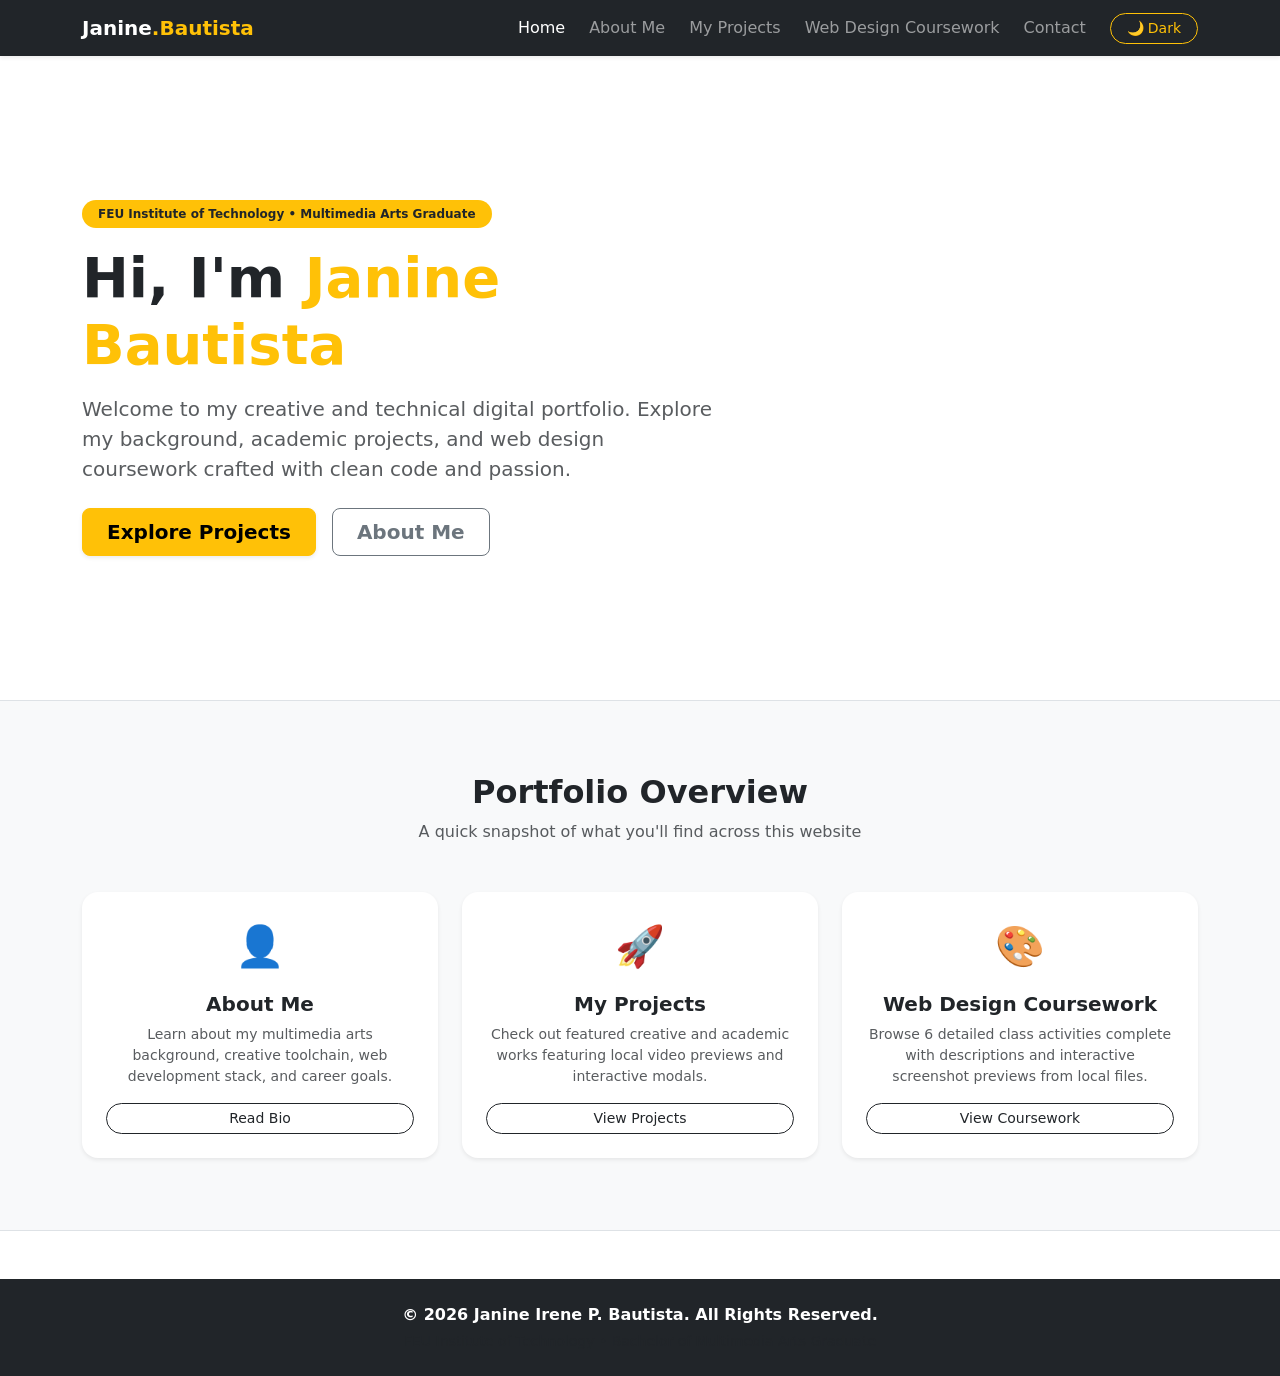
==== index.html @ 7488830a "Upload Files V1" ====
<!DOCTYPE html>
<html lang="en">
<head>
    <meta charset="UTF-8">
    <meta name="viewport" content="width=device-width, initial-scale=1.0">
    <title>Janine Bautista | Portfolio - Home</title>
    <!-- Bootstrap CSS CDN -->
    <link href="https://cdn.jsdelivr.net/npm/bootstrap@5.3.3/dist/css/bootstrap.min.css" rel="stylesheet">
    <!-- Google Fonts -->
    <link rel="preconnect" href="https://fonts.googleapis.com">
    <link rel="preconnect" href="https://fonts.gstatic.com" crossorigin>
    <link href="https://fonts.googleapis.com/css2?family=Plus+Jakarta+Sans:wght@300;400;500;600;700&family=Space+Grotesk:wght@500;700&display=swap" rel="stylesheet">
    <!-- Custom CSS -->
    <link rel="stylesheet" href="assets/css/style.css">
</head>
<body>

    <!-- Navigation Bar -->
    <nav class="navbar navbar-expand-lg navbar-dark bg-dark sticky-top shadow-sm">
        <div class="container">
            <a class="navbar-brand fw-bold font-heading text-warning" href="index.html">
                <span class="text-white">Janine</span>.Bautista
            </a>
            <button class="navbar-toggler border-0" type="button" data-bs-toggle="collapse" data-bs-target="#navbarNav" aria-controls="navbarNav" aria-expanded="false" aria-label="Toggle navigation">
                <span class="navbar-toggler-icon"></span>
            </button>
            <div class="collapse navbar-collapse justify-content-end" id="navbarNav">
                <ul class="navbar-nav align-items-lg-center gap-lg-2">
                    <li class="nav-item">
                        <a class="nav-link active" href="index.html">Home</a>
                    </li>
                    <li class="nav-item">
                        <a class="nav-link" href="about.html">About Me</a>
                    </li>
                    <li class="nav-item">
                        <a class="nav-link" href="projects.html">My Projects</a>
                    </li>
                    <li class="nav-item">
                        <a class="nav-link" href="coursework.html">Web Design Coursework</a>
                    </li>
                    <li class="nav-item">
                        <a class="nav-link" href="contact.html">Contact</a>
                    </li>
                    <li class="nav-item ms-lg-2 mt-2 mt-lg-0">
                        <button id="darkModeToggle" class="btn btn-sm btn-outline-warning rounded-pill px-3 py-1 d-flex align-items-center gap-1">
                            <span class="icon">🌙</span> <span class="toggle-text">Dark</span>
                        </button>
                    </li>
                </ul>
            </div>
        </div>
    </nav>

    <!-- Hero Section -->
    <header class="hero-section py-5 my-5">
        <div class="container py-md-5">
            <div class="row align-items-center g-5">
                <div class="col-lg-7 text-center text-lg-start">
                    <span class="badge bg-warning text-dark px-3 py-2 rounded-pill fw-semibold mb-3">FEU Institute of Technology • Multimedia Arts Graduate</span>
                    <h1 class="display-4 fw-bold font-heading mb-3">Hi, I'm <span class="text-warning">Janine Bautista</span></h1>
                    <p class="lead text-muted mb-4">Welcome to my creative and technical digital portfolio. Explore my background, academic projects, and web design coursework crafted with clean code and passion.</p>
                    <div class="d-flex flex-wrap gap-3 justify-content-center justify-content-lg-start">
                        <a href="projects.html" class="btn btn-warning btn-lg px-4 fw-semibold shadow-sm">Explore Projects</a>
                        <a href="about.html" class="btn btn-outline-secondary btn-lg px-4 fw-semibold">About Me</a>
                    </div>
                </div>
                <!-- <div class="col-lg-5 text-center">
                    <div class="hero-card-custom p-4 bg-white rounded-4 shadow-lg border position-relative overflow-hidden">
                        <div class="position-absolute top-0 start-0 w-100 bg-warning py-2 text-dark font-heading fw-bold small">FEU TECH PORTFOLIO</div>
                        <div class="mt-4 pt-3">
                            <div class="ratio ratio-1x1 rounded-3 bg-light d-flex align-items-center justify-content-center border border-2 border-dashed">
                                <div class="text-center p-3">
                                    <div class="display-5 mb-2">💻✨</div>
                                    <h5 class="fw-bold text-dark font-heading mb-1">Web Design Portfolio</h5>
                                    <p class="text-muted small mb-0">HTML5 • CSS3 • JavaScript • Bootstrap</p>
                                </div>
                            </div>
                        </div>
                    </div>
                </div> -->
            </div>
        </div>
    </header>

    <!-- Overview Highlights Section -->
    <section class="py-5 bg-light border-top border-bottom">
        <div class="container py-4">
            <div class="text-center mb-5">
                <h2 class="fw-bold font-heading">Portfolio Overview</h2>
                <p class="text-muted">A quick snapshot of what you'll find across this website</p>
            </div>
            <div class="row g-4">
                <div class="col-md-4">
                    <div class="card h-100 border-0 shadow-sm rounded-4 p-4 text-center hover-card">
                        <div class="fs-1 mb-3">👤</div>
                        <h4 class="font-heading fw-bold h5">About Me</h4>
                        <p class="text-muted small mb-3">Learn about my multimedia arts background, creative toolchain, web development stack, and career goals.</p>
                        <a href="about.html" class="btn btn-sm btn-outline-dark mt-auto rounded-pill px-3">Read Bio</a>
                    </div>
                </div>
                <div class="col-md-4">
                    <div class="card h-100 border-0 shadow-sm rounded-4 p-4 text-center hover-card">
                        <div class="fs-1 mb-3">🚀</div>
                        <h4 class="font-heading fw-bold h5">My Projects</h4>
                        <p class="text-muted small mb-3">Check out featured creative and academic works featuring local video previews and interactive modals.</p>
                        <a href="projects.html" class="btn btn-sm btn-outline-dark mt-auto rounded-pill px-3">View Projects</a>
                    </div>
                </div>
                <div class="col-md-4">
                    <div class="card h-100 border-0 shadow-sm rounded-4 p-4 text-center hover-card">
                        <div class="fs-1 mb-3">🎨</div>
                        <h4 class="font-heading fw-bold h5">Web Design Coursework</h4>
                        <p class="text-muted small mb-3">Browse 6 detailed class activities complete with descriptions and interactive screenshot previews from local files.</p>
                        <a href="coursework.html" class="btn btn-sm btn-outline-dark mt-auto rounded-pill px-3">View Coursework</a>
                    </div>
                </div>
            </div>
        </div>
    </section>

    <!-- Footer -->
    <footer class="bg-dark text-white py-4 mt-5">
        <div class="container text-center">
            <p class="mb-1 fw-semibold">&copy; 2026 Janine Irene P. Bautista. All Rights Reserved.</p>
            <p class="text-muted small mb-0">FEU Institute of Technology • Bachelor of Multimedia Arts Graduate</p>
        </div>
    </footer>

    <!-- Bootstrap JS Bundle -->
    <script src="https://cdn.jsdelivr.net/npm/bootstrap@5.3.3/dist/js/bootstrap.bundle.min.js"></script>
    <!-- Custom JS -->
    <script src="assets/js/main.js"></script>
</body>
</html>
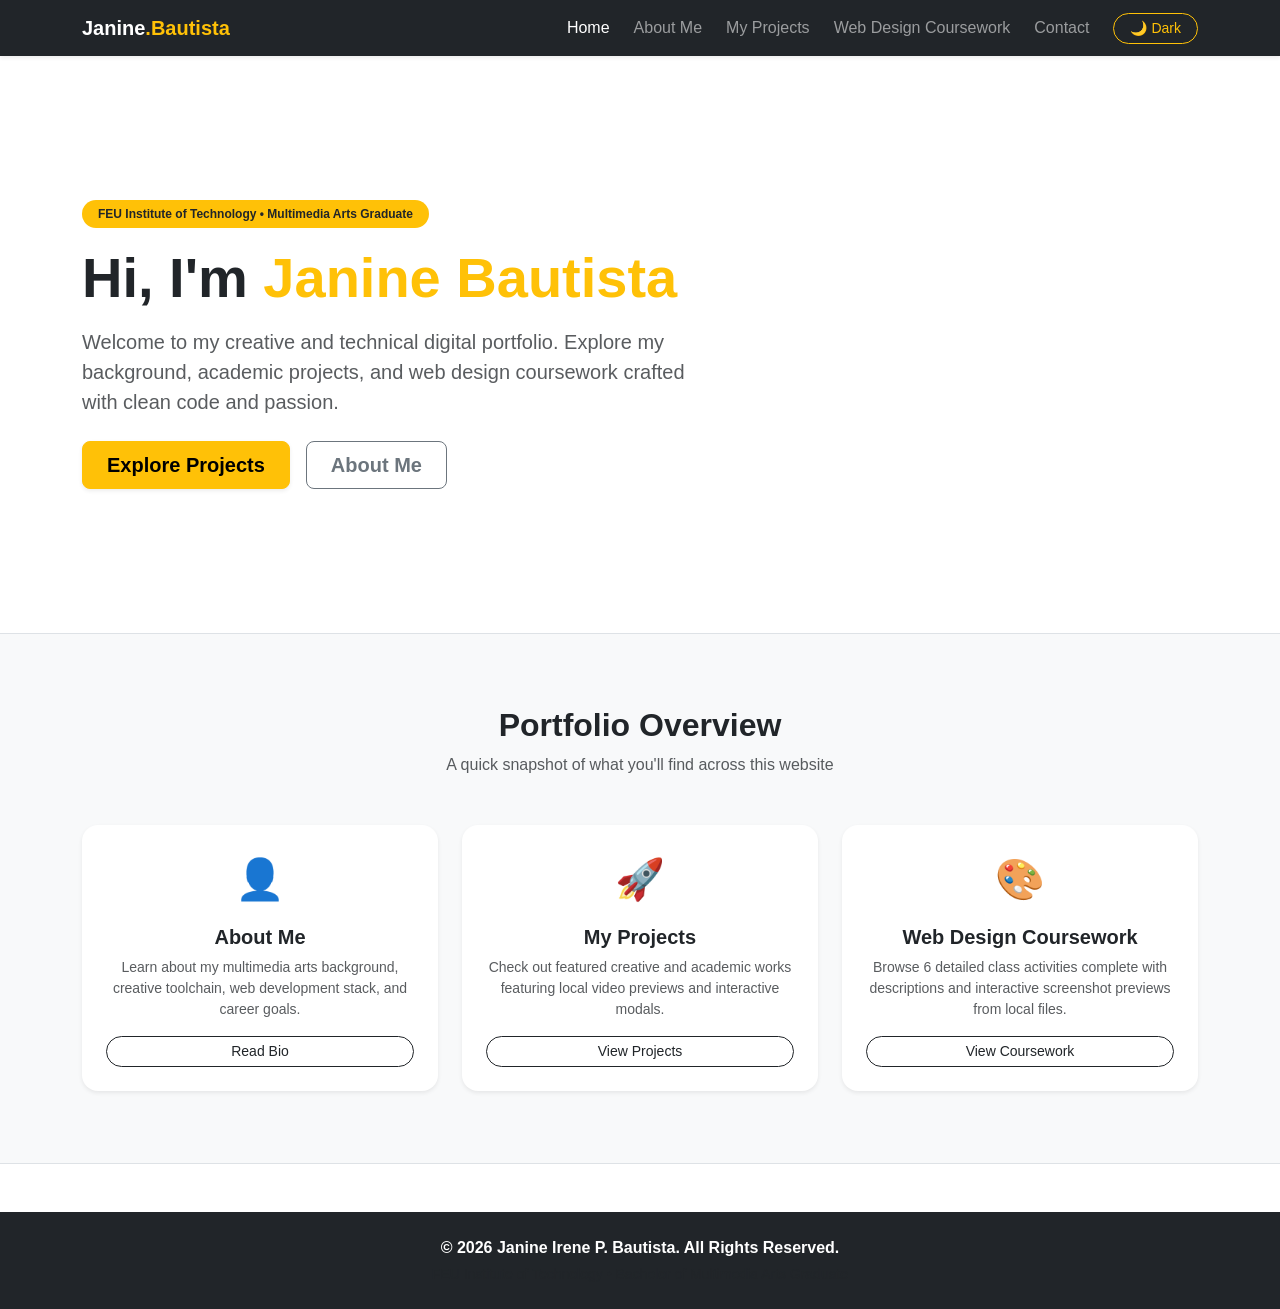
==== commit 28e8a651: "Update CSS and JS file paths in index.html" ====
--- a/index.html
+++ b/index.html
@@ -11,7 +11,7 @@
     <link rel="preconnect" href="https://fonts.gstatic.com" crossorigin>
     <link href="https://fonts.googleapis.com/css2?family=Plus+Jakarta+Sans:wght@300;400;500;600;700&family=Space+Grotesk:wght@500;700&display=swap" rel="stylesheet">
     <!-- Custom CSS -->
-    <link rel="stylesheet" href="assets/css/style.css">
+    <link rel="stylesheet" href="./css/style.css">
 </head>
 <body>
 
@@ -129,6 +129,6 @@
     <!-- Bootstrap JS Bundle -->
     <script src="https://cdn.jsdelivr.net/npm/bootstrap@5.3.3/dist/js/bootstrap.bundle.min.js"></script>
     <!-- Custom JS -->
-    <script src="assets/js/main.js"></script>
+    <script src="./js/main.js"></script>
 </body>
-</html>+</html>
--- a/css/style.css
+++ b/css/style.css
@@ -0,0 +1,106 @@
+/* =========================================
+   FEU Tech Personal Portfolio - Custom CSS
+   Author: Janine Irene P. Bautista
+   ========================================= */
+
+:root {
+  --bs-font-sans-serif: "Plus Jakarta Sans", sans-serif;
+  --font-heading: "Space Grotesk", sans-serif;
+  --bg-color: #ffffff;
+  --text-color: #212529;
+  --card-bg: #ffffff;
+  --border-color: #dee2e6;
+}
+
+body {
+  font-family: var(--bs-font-sans-serif);
+  background-color: var(--bg-color);
+  color: var(--text-color);
+  transition:
+    background-color 0.3s ease,
+    color 0.3s ease;
+}
+
+.font-heading {
+  font-family: var(--font-heading);
+}
+
+/* Hover Cards */
+.hover-card {
+  transition:
+    transform 0.3s ease,
+    box-shadow 0.3s ease;
+}
+
+.hover-card:hover {
+  transform: translateY(-5px);
+  box-shadow: 0 0.5rem 1rem rgba(0, 0, 0, 0.15) !important;
+}
+
+/* Project & Coursework Cards */
+.project-card,
+.coursework-card {
+  transition:
+    transform 0.3s ease,
+    box-shadow 0.3s ease;
+}
+
+.project-card:hover,
+.coursework-card:hover {
+  transform: translateY(-4px);
+  box-shadow: 0 0.5rem 1rem rgba(0, 0, 0, 0.12) !important;
+}
+
+.coursework-card {
+  cursor: pointer;
+}
+
+/* Dark Mode Theme Styles */
+body.dark-mode {
+  --bg-color: #121212;
+  --text-color: #f8f9fa;
+  --card-bg: #1e1e1e;
+  --border-color: #2d3748;
+  background-color: var(--bg-color);
+  color: var(--text-color);
+}
+
+body.dark-mode .card {
+  background-color: var(--card-bg) !important;
+  color: var(--text-color);
+  border-color: var(--border-color) !important;
+}
+
+body.dark-mode .bg-light {
+  background-color: #1a1a1a !important;
+  color: #f8f9fa !important;
+}
+
+body.dark-mode .border {
+  border-color: var(--border-color) !important;
+}
+
+body.dark-mode .text-muted {
+  color: #adb5bd !important;
+}
+
+body.dark-mode .form-control {
+  background-color: #212529;
+  color: #fff;
+  border-color: #495057;
+}
+
+body.dark-mode .form-control:focus {
+  background-color: #212529;
+  color: #fff;
+}
+
+#modalActivityImage,
+#modalActivityPreview {
+  width: 100%;
+  height: 100%;
+  object-fit: cover;
+  max-width: 600px;
+  border-radius: 12px;
+  box-shadow: 0 4px 8px rgba(0, 0, 0, 0.2);
+}
